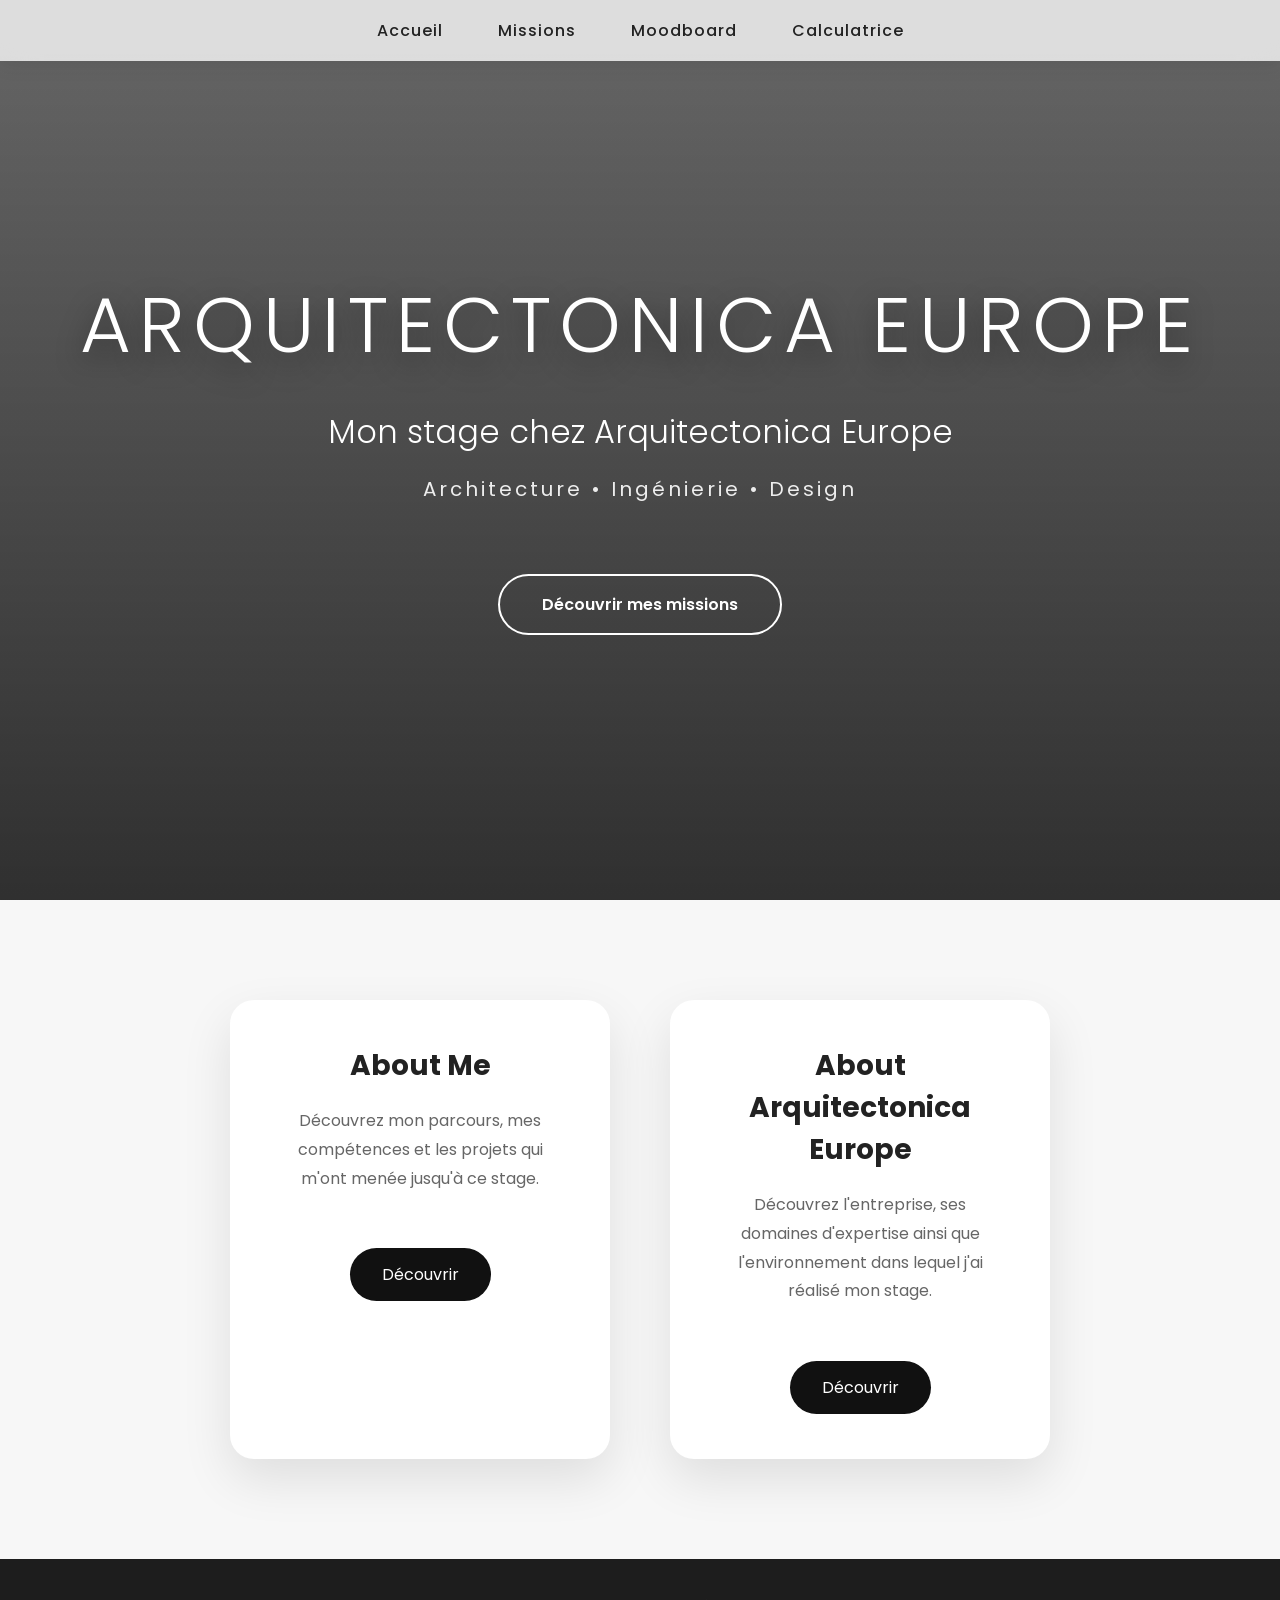
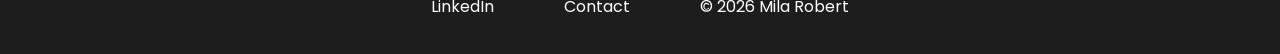
==== index.html @ f776bfd9 "Add files via upload" ====
<!DOCTYPE html>
<html lang="fr">

<head>
    <meta charset="UTF-8">
    <title>Accueil</title>
<link rel="preconnect" href="https://fonts.googleapis.com">
<link rel="preconnect" href="https://fonts.gstatic.com" crossorigin>

<link href="https://fonts.googleapis.com/css2?family=Poppins:wght@300;400;500;600;700&display=swap" rel="stylesheet">
<link rel="stylesheet" href="page_corrige.css">
</head>

<body>

    <!-- Navigation -->
    <nav>
        <a href="acceuil.html">Accueil</a>
        <a href="mesmissions.html">Missions</a>
        <a href="moodboard.html">Moodboard</a>
        
        <a href="calculatrice.html">Calculatrice</a>
    </nav>

    <!-- Présentation -->
    <header>

        <h1>Arquitectonica Europe</h1>

        <h2>Mon stage chez Arquitectonica Europe</h2>

        <p>Architecture • Ingénierie • Design</p>

        <a href="mesmissions.html" class="mission">
            Découvrir mes missions
        </a>

    </header>

    <!-- Cartes -->
    <section class="cartes">

        <div class="carte">

            <h3>About Me</h3>

            <p>
                Découvrez mon parcours, mes compétences et les projets
                qui m'ont menée jusqu'à ce stage.
            </p>

            <a href="about-me.html" class="bouton">
                Découvrir
            </a>

        </div>

        <div class="carte">

            <h3>About Arquitectonica Europe</h3>

            <p>
                Découvrez l'entreprise, ses domaines d'expertise
                ainsi que l'environnement dans lequel j'ai réalisé
                mon stage.
            </p>

            <a href="site.html" class="bouton">
                Découvrir
            </a>

        </div>

    </section>

    <!-- Pied de page -->
    <footer>

        <ul>

            <li>
                <a href="#">LinkedIn</a>
            </li>

            <li>
                Contact
            </li>

            <li>
                © 2026 Mila Robert
            </li>

        </ul>

    </footer>

</body>

</html>
---- page_corrige.css ----
/* ========================= */
/* POLICE ET STYLE GÉNÉRAL */
/* ========================= */

*{
    margin:0;
    padding:0;
    box-sizing:border-box;
}

html{
    scroll-behavior:smooth;
}

body{
    font-family: "Poppins", sans-serif;
    background:#f8f8f8;
    color:#1d1d1d;
overflow-x:hidden;
}


/* ========================= */
/* NAVIGATION */
/* ========================= */

nav{
    position:fixed;
    top:0;
    left:0;

    width:100%;

    display:flex;
    justify-content:center;
    align-items:center;
    gap:55px;

    padding:18px 40px;

    background:rgba(255,255,255,.78);

    backdrop-filter:blur(18px);

    -webkit-backdrop-filter:blur(18px);

    box-shadow:0 4px 20px rgba(0,0,0,.08);

    z-index:1000;
}

nav a{

    position:relative;

    text-decoration:none;

    color:#222;

    font-weight:500;

    letter-spacing:1px;

    transition:.3s;

}
nav a::after{

    content:"";

    position:absolute;

    left:0;

    bottom:-8px;

    width:0;

    height:2px;

    background:#9d8b66;

    transition:.3s;

}

nav a:hover{

    color:#9d8b66;

}

nav a:hover::after{

    width:100%;

}

nav a:hover{

    color:#9d8b66;

}


/* ========================= */
/* HEADER */
/* ========================= */

header{
position:relative;
overflow:hidden;
    height:100vh;

    background-image:
linear-gradient(rgba(0,0,0,.45), rgba(0,0,0,.45)),
url("image/fond.jpg");
    background-size:cover;

    background-position:center;

    display:flex;

    flex-direction:column;

    justify-content:center;

    align-items:center;

    text-align:center;

    color:white;

    padding:30px;

}


header h1{
animation:apparition 1s ease;

    font-size:78px;

    font-weight:300;

    letter-spacing:8px;

    text-transform:uppercase;

    margin-bottom:25px;

    text-shadow:0 10px 30px rgba(0,0,0,.45);

}

header h2{
animation:apparition 1.2s ease;
    font-size:32px;

    font-weight:300;

    margin-bottom:18px;

}

header p{
animation:apparition 1.4s ease;

    font-size:20px;

    letter-spacing:3px;

    opacity:.9;

    margin-bottom:45px;

}


/* ========================= */
/* BOUTON */
/* ========================= */

.mission{
animation:apparition 1.6s ease;

    display:inline-block;

    margin-top:25px;

    padding:16px 42px;

    border-radius:50px;

    border:2px solid white;

    text-decoration:none;

    color:white;

    font-weight:600;

    transition:.35s;

}

.mission:hover{

    background:white;

    color:#111;

    transform:translateY(-4px);

    box-shadow:0 15px 35px rgba(255,255,255,.25);

}

.mission:hover{

    background:white;

    color:black;

}


/* ========================= */
/* SECTION */
/* ========================= */

.carte{

    width:380px;

    padding:45px;

    border-radius:24px;

    background:white;

    box-shadow:0 15px 50px rgba(0,0,0,.08);

    transition:.4s;

    text-align:center;

}

.carte:hover{

    transform:translateY(-12px);

    box-shadow:0 30px 60px rgba(0,0,0,.18);

}

/* ========================= */
/* CARTES */
/* ========================= */

.carte{
 background:#f7f7f7;

    width:380px;

    background:white;

    border-radius:18px;

    padding:40px;

    text-align:center;

    box-shadow:0 15px 40px rgba(0,0,0,.08);

    transition:.4s;

}

.carte:hover{

    transform:translateY(-12px);

    box-shadow:0 25px 50px rgba(0,0,0,.15);

}

.carte h3{

    font-size:28px;

    margin-bottom:20px;

    color:#222;

}

.carte p{

    color:#666;

    line-height:1.8;

    margin-bottom:35px;

}


/* ========================= */
/* BOUTON CARTE */
/* ========================= */

.bouton{

    display:inline-block;

    margin-top:20px;

    padding:14px 32px;

    border-radius:50px;

    background:#111;

    color:white;

    text-decoration:none;

    transition:.35s;

}

.bouton:hover{

    background:#9d8b66;

    transform:translateY(-3px);

}


/* ========================= */
/* FOOTER */
/* ========================= */

footer{

    background:#1d1d1d;

    color:white;

    padding:35px;

}

footer ul{

    display:flex;

    justify-content:center;

    gap:70px;

    list-style:none;

    flex-wrap:wrap;

}

footer a{

    color:white;

    text-decoration:none;

}

footer a:hover{

    color:#9d8b66;

}


/* ========================= */
/* RESPONSIVE */
/* ========================= */

@media(max-width:900px){

    header h1{

        font-size:45px;

    }

    header h2{

        font-size:22px;

    }

    .cartes{

        flex-direction:column;

        align-items:center;

    }

}
@keyframes apparition{

    from{

        opacity:0;

        transform:translateY(40px);

    }

    to{

        opacity:1;

        transform:translateY(0);

    }

}

/* ===== CORRECTIONS ===== */
header::before{content:"";position:absolute;inset:0;background:linear-gradient(rgba(0,0,0,.25),rgba(0,0,0,.65));}
header>*{position:relative;z-index:2;}
.cartes{display:flex;justify-content:center;align-items:stretch;gap:60px;padding:100px 10%;background:#f7f7f7;flex-wrap:wrap;}
.carte{width:380px;background:#fff;border-radius:24px;padding:45px;box-shadow:0 20px 50px rgba(0,0,0,.10);}
.carte:hover{transform:translateY(-12px) scale(1.02);box-shadow:0 30px 70px rgba(0,0,0,.18);}
footer{text-align:center;}
@media(max-width:900px){
nav{gap:20px;padding:15px;flex-wrap:wrap;}
.cartes{padding:60px 25px;}
.carte{width:100%;max-width:420px;}
}
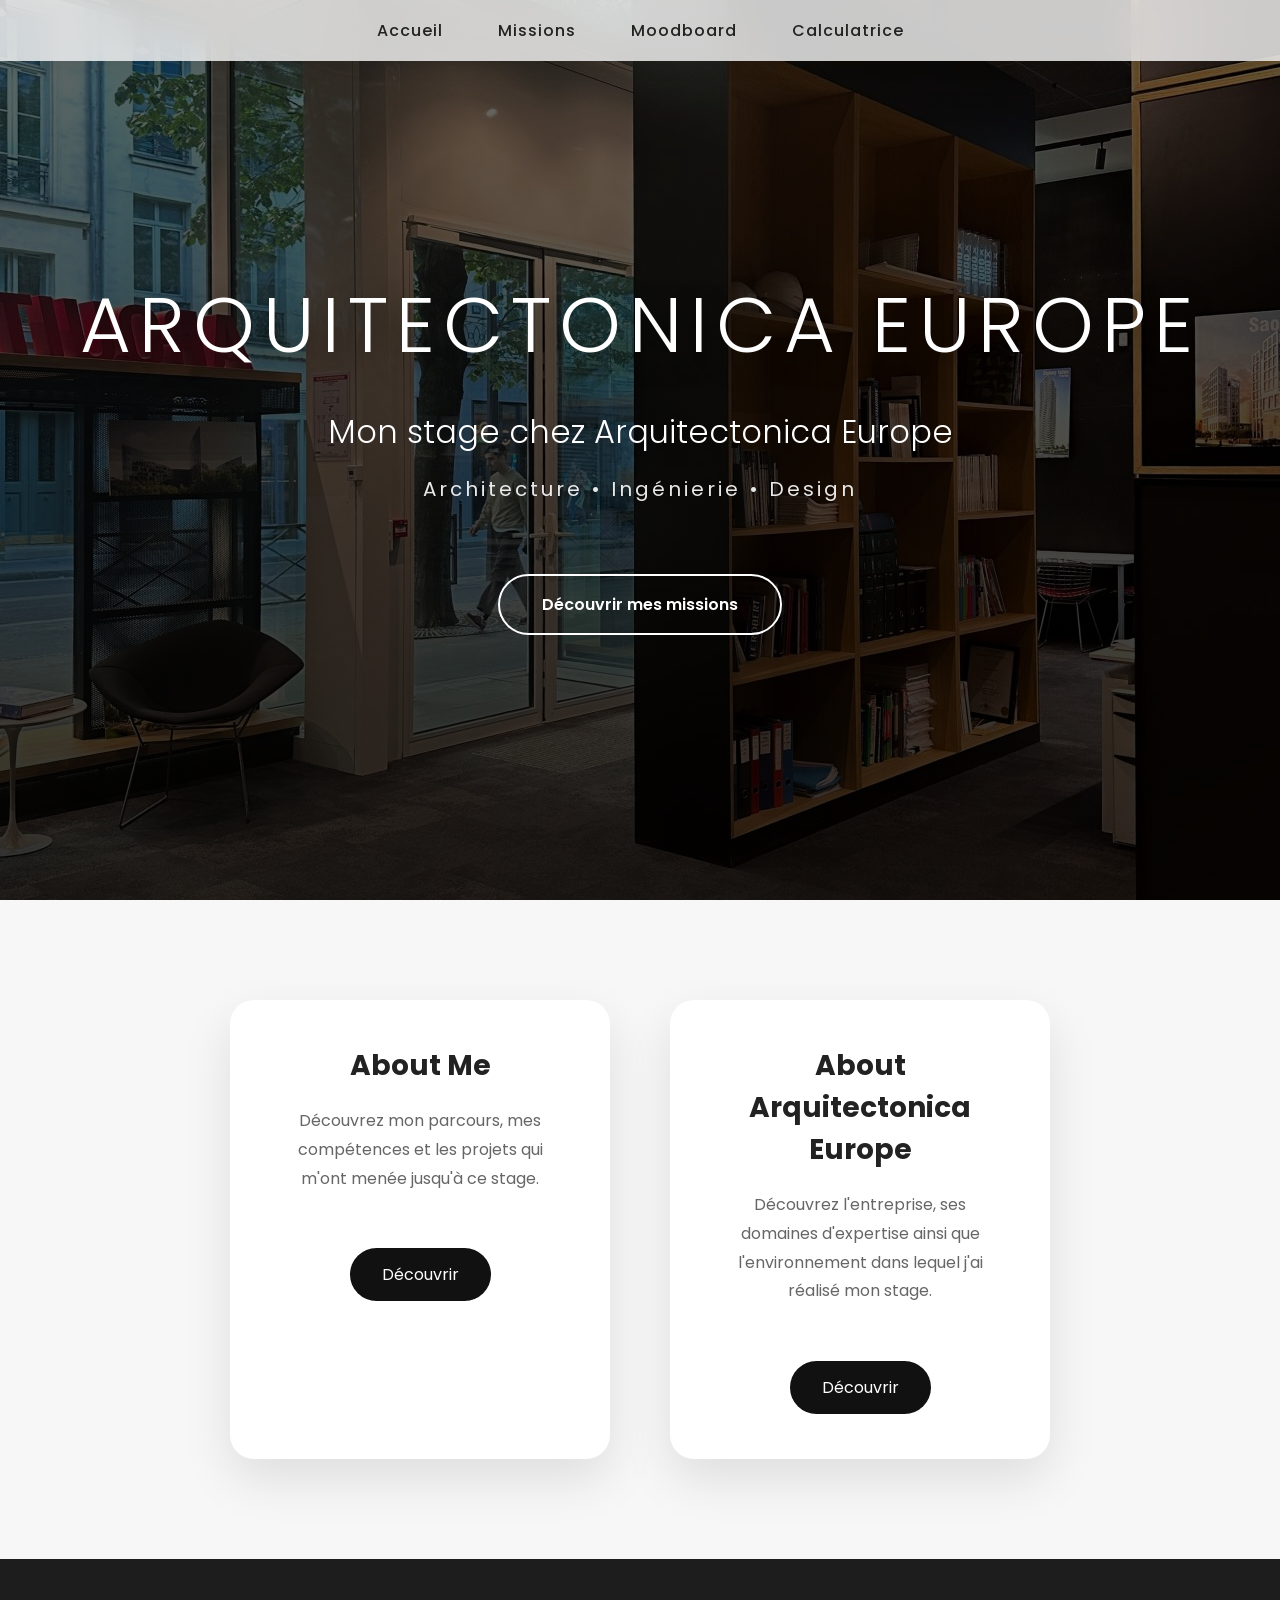
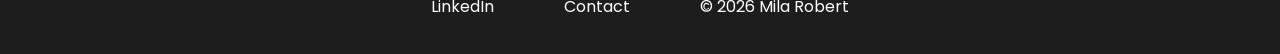
==== commit 455a1670: "Update index.html" ====
--- a/index.html
+++ b/index.html
@@ -49,7 +49,7 @@
                 qui m'ont menée jusqu'à ce stage.
             </p>
 
-            <a href="about-me.html" class="bouton">
+            <a href="aboutme.html" class="bouton">
                 Découvrir
             </a>
 
@@ -96,4 +96,4 @@
 
 </body>
 
-</html>+</html>
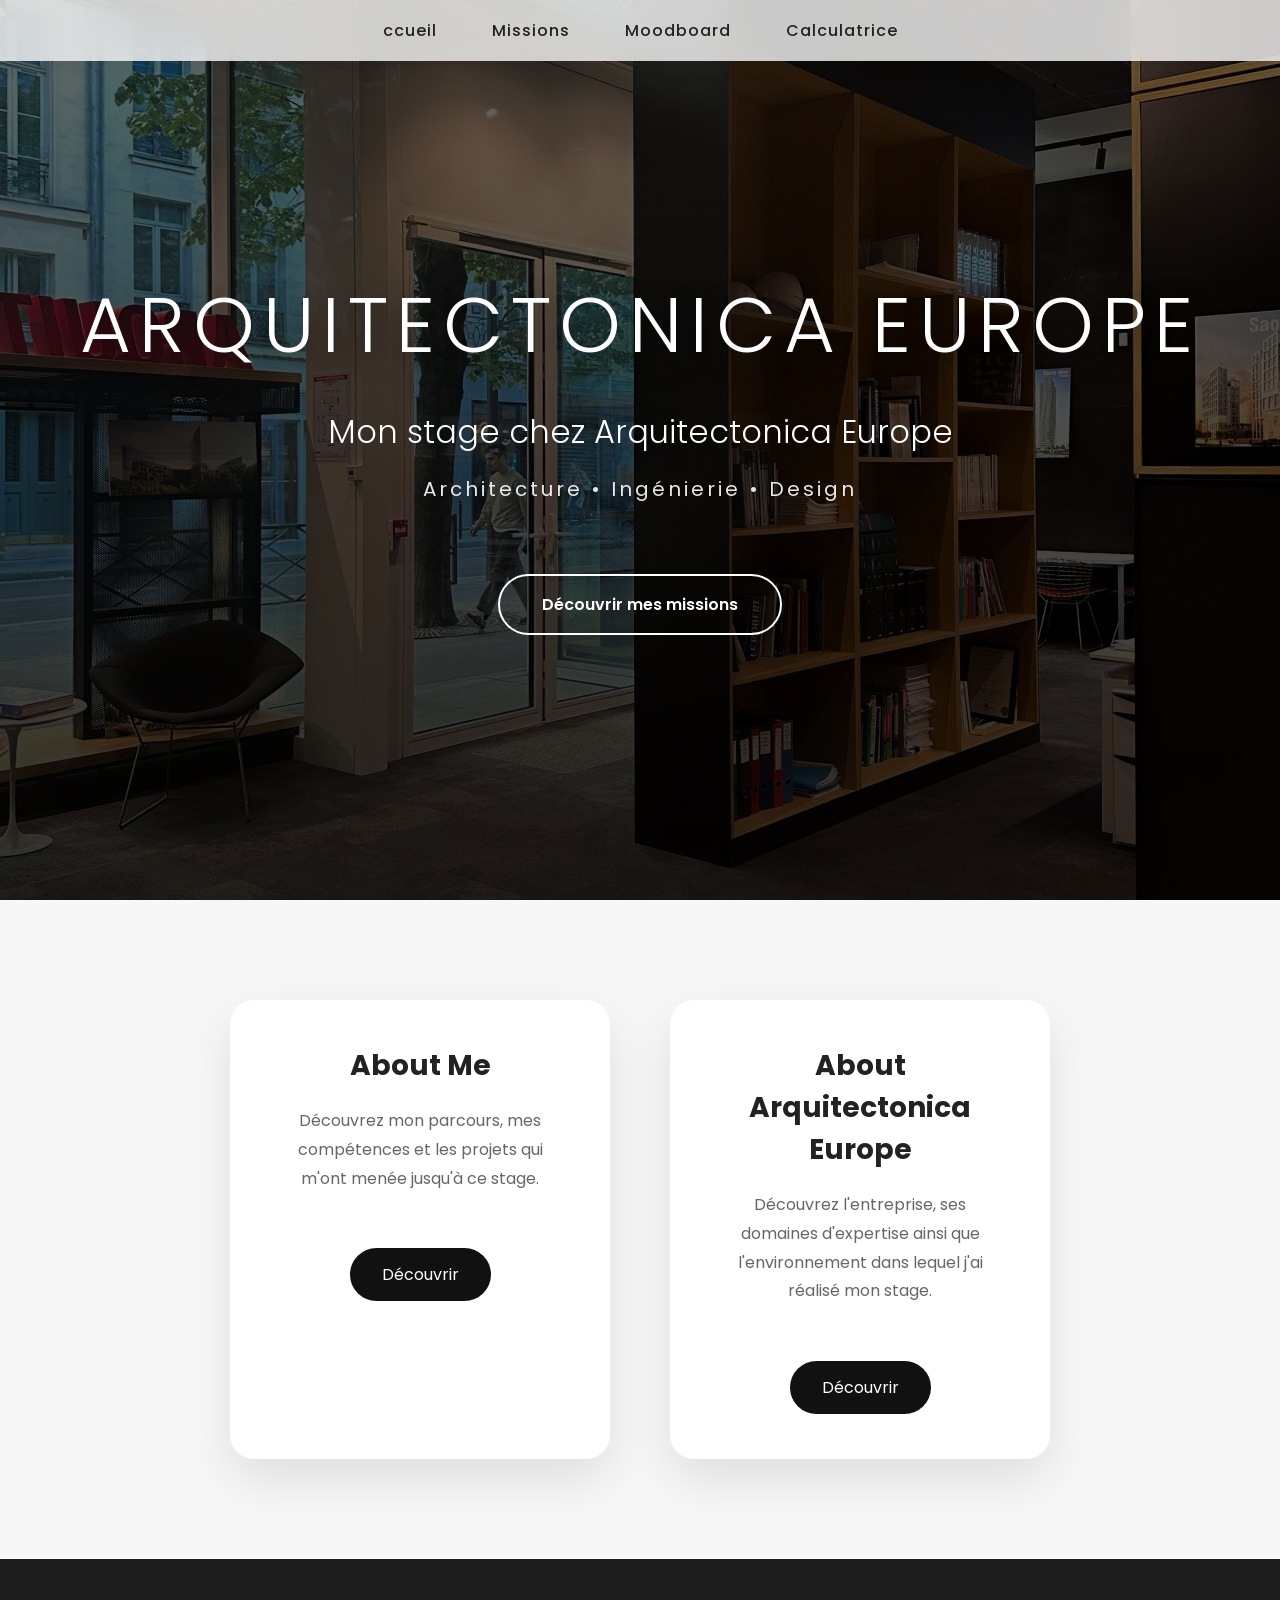
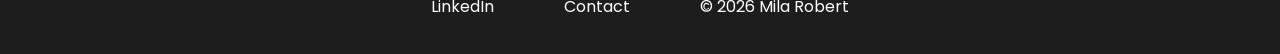
==== commit 6d58578b: "Update index.html" ====
--- a/index.html
+++ b/index.html
@@ -15,7 +15,7 @@
 
     <!-- Navigation -->
     <nav>
-        <a href="acceuil.html">Accueil</a>
+        <a href="acceuil.html">ccueil</a>
         <a href="mesmissions.html">Missions</a>
         <a href="moodboard.html">Moodboard</a>
         
@@ -77,11 +77,11 @@
     <footer>
 
         <ul>
-
-            <li>
-                <a href="#">LinkedIn</a>
-            </li>
-
+<li>
+            <a href="https://www.linkedin.com/in/mila-robert-66aab82b2" target="_blank">
+    LinkedIn
+</a>
+</li>
             <li>
                 Contact
             </li>
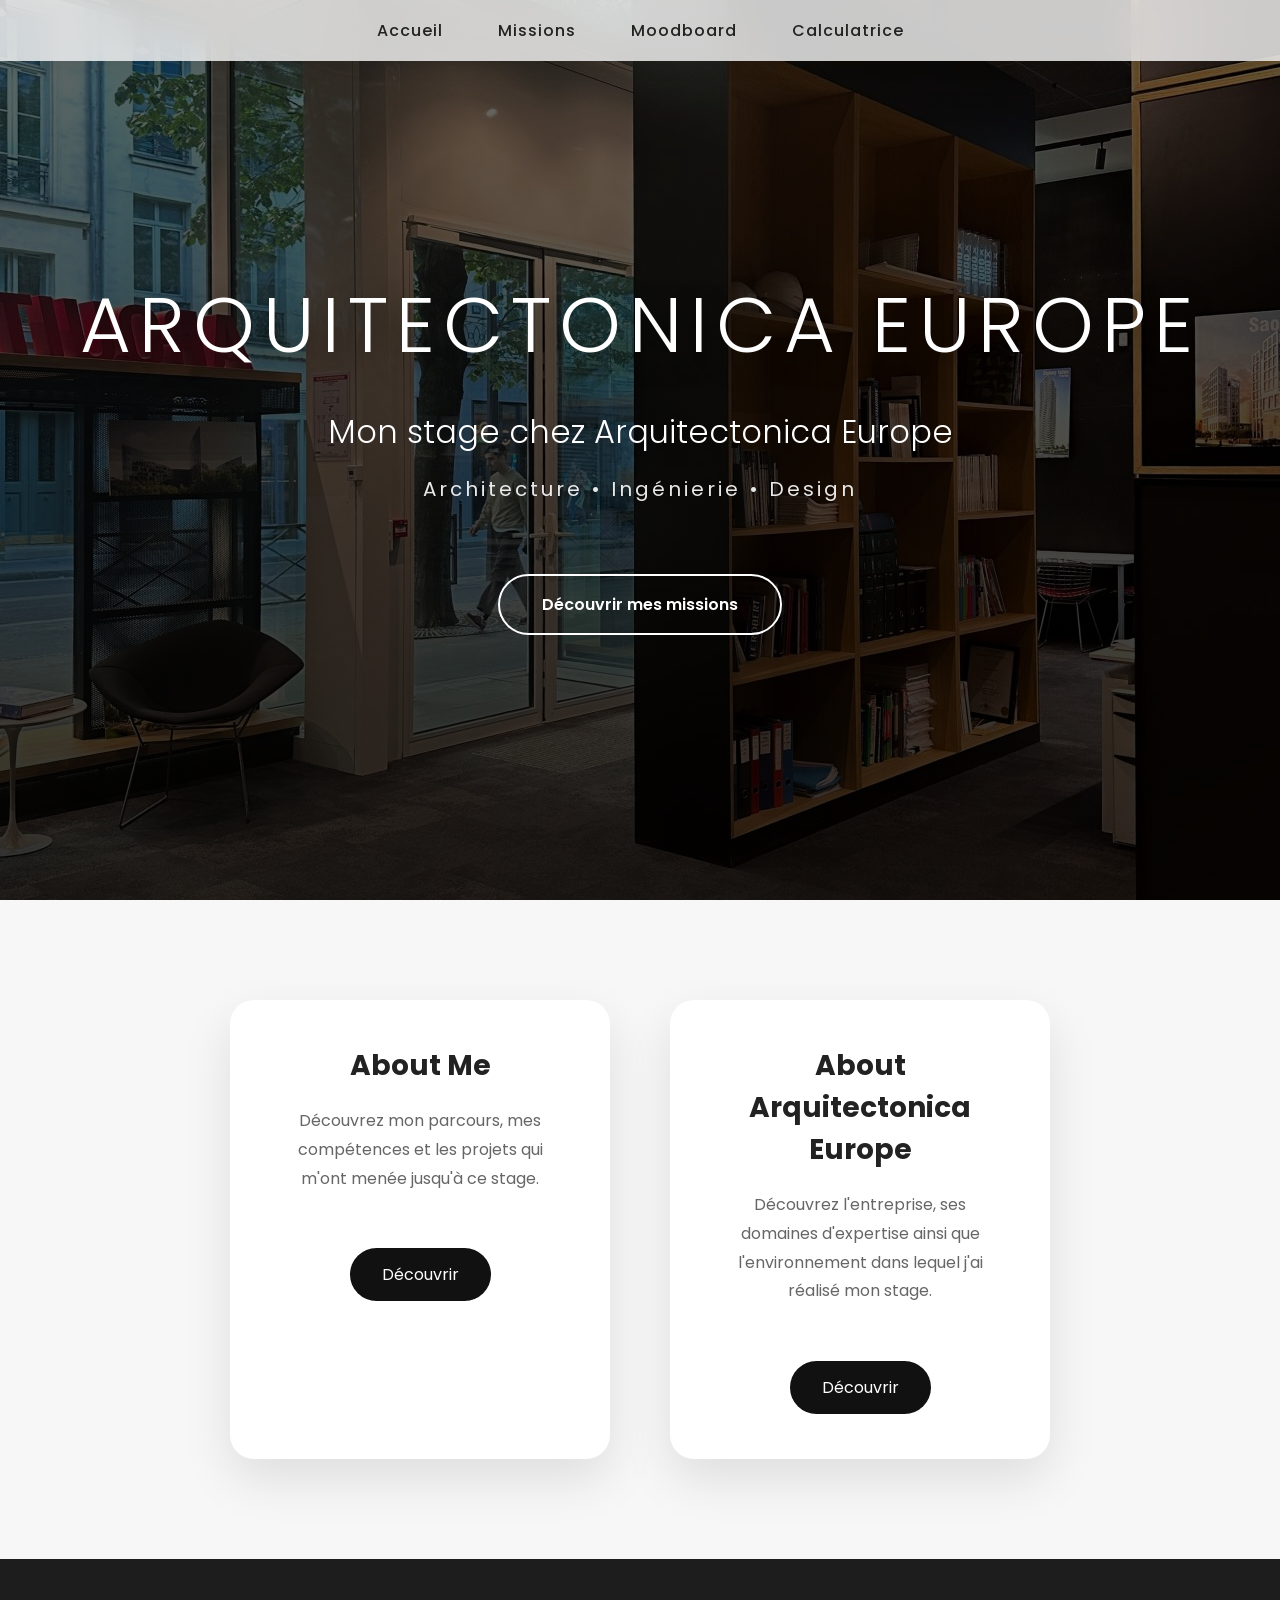
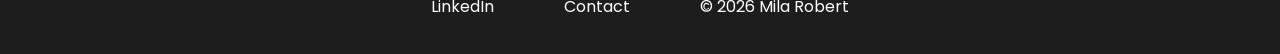
==== commit 4ee92394: "Update index.html" ====
--- a/index.html
+++ b/index.html
@@ -15,7 +15,7 @@
 
     <!-- Navigation -->
     <nav>
-        <a href="acceuil.html">ccueil</a>
+        <a href="acceuil.html">Accueil</a>
         <a href="mesmissions.html">Missions</a>
         <a href="moodboard.html">Moodboard</a>
         
